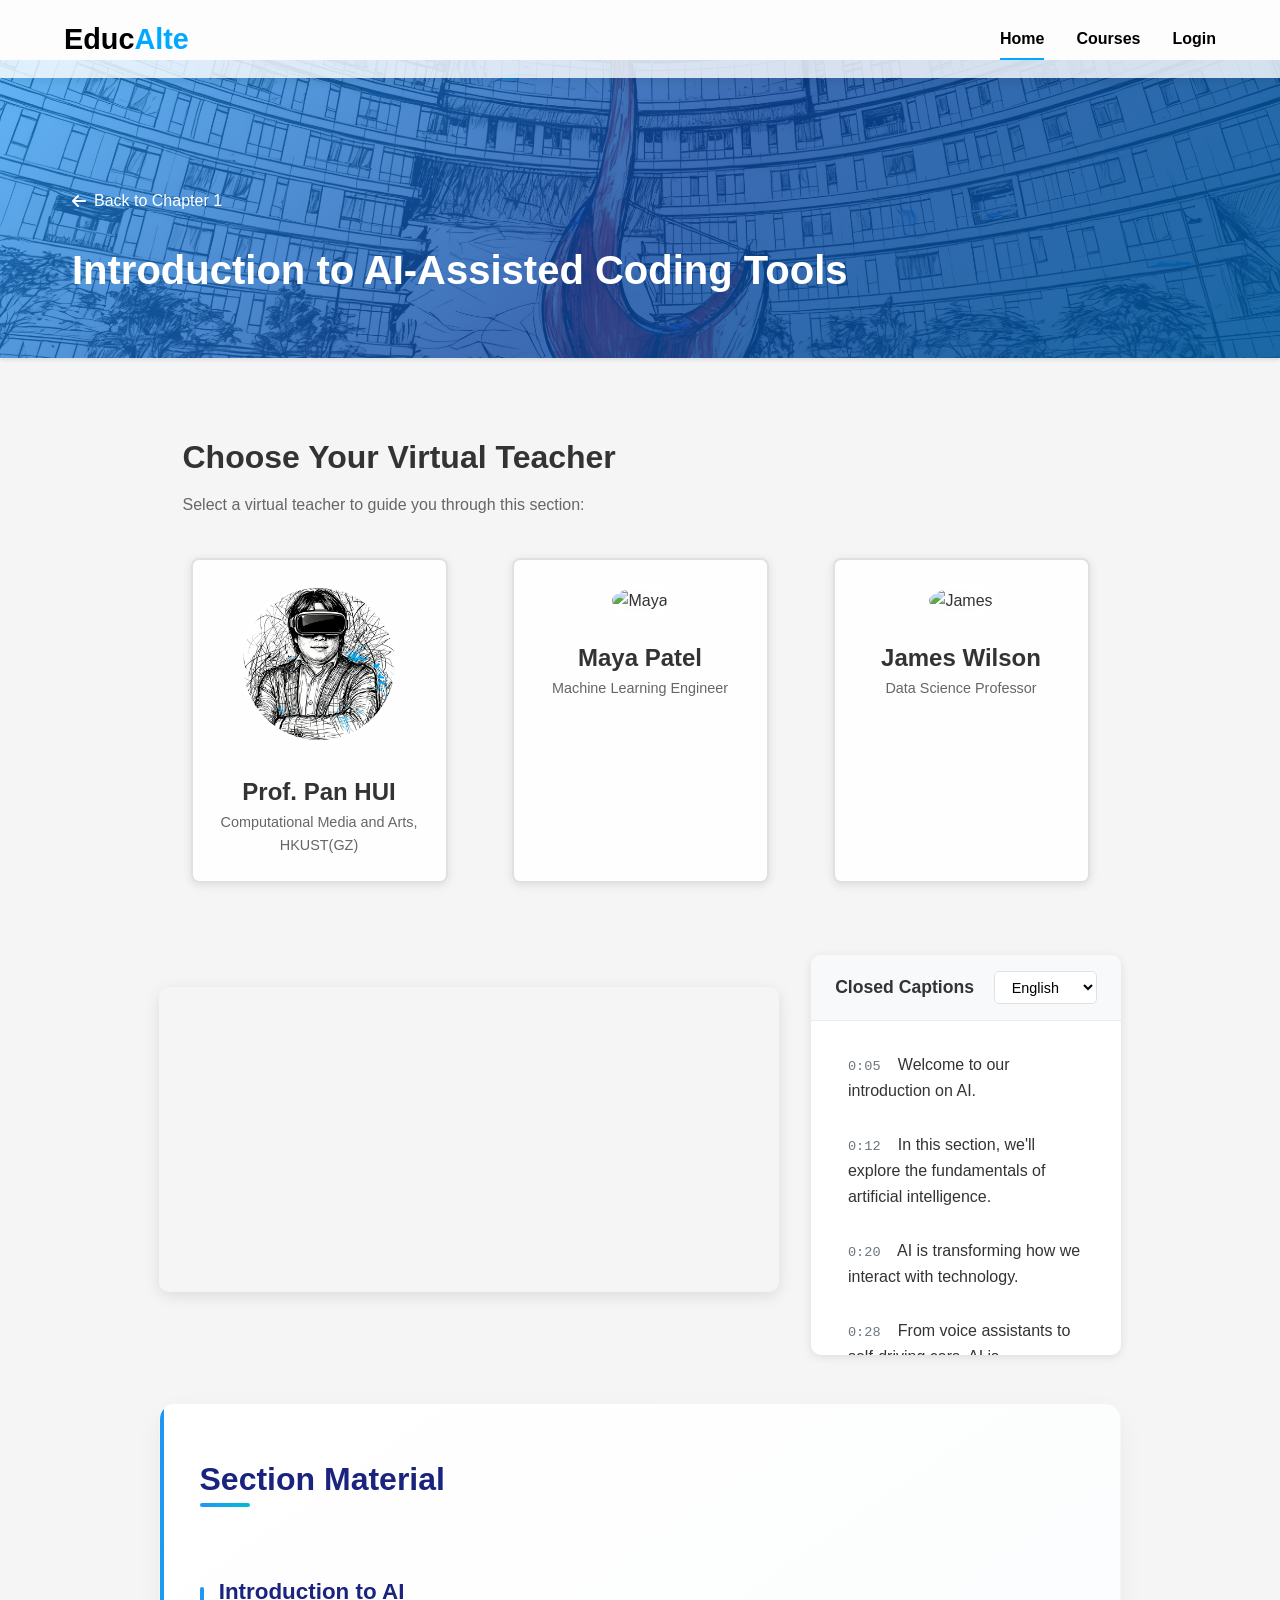
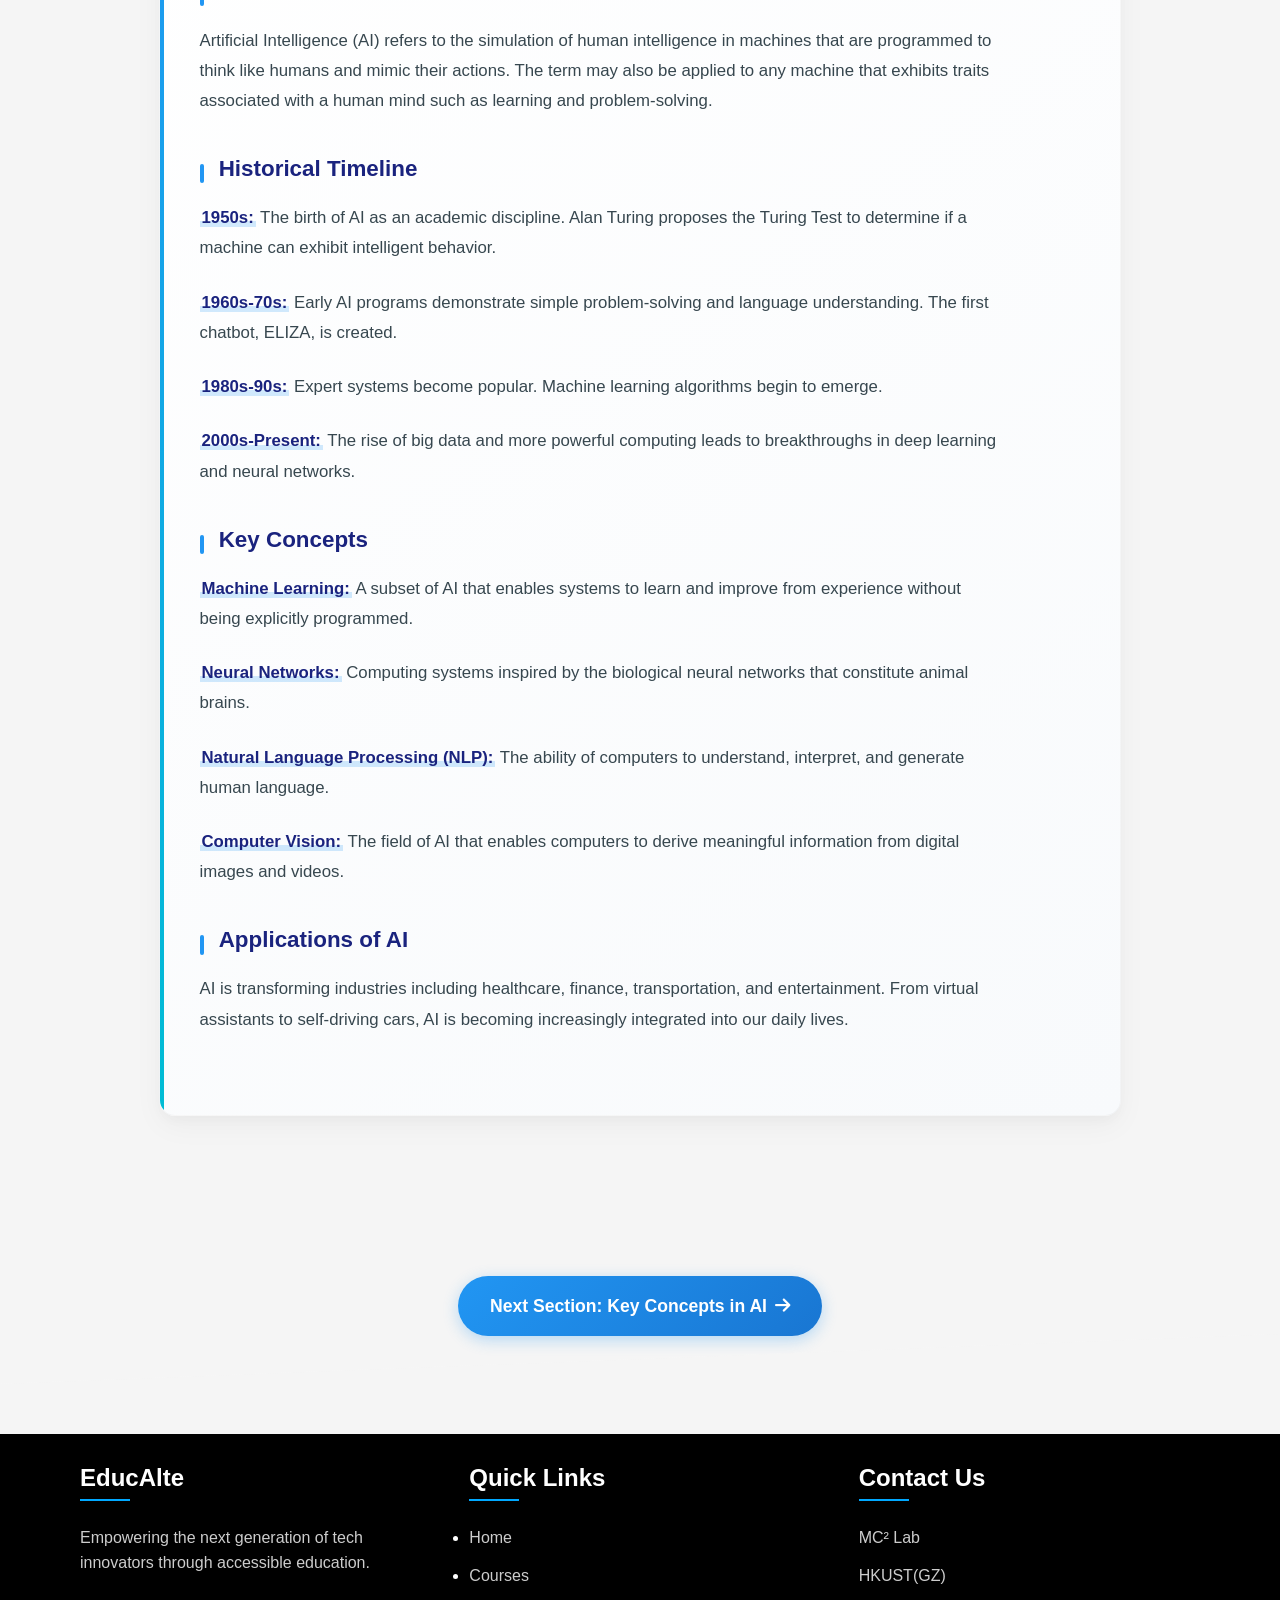
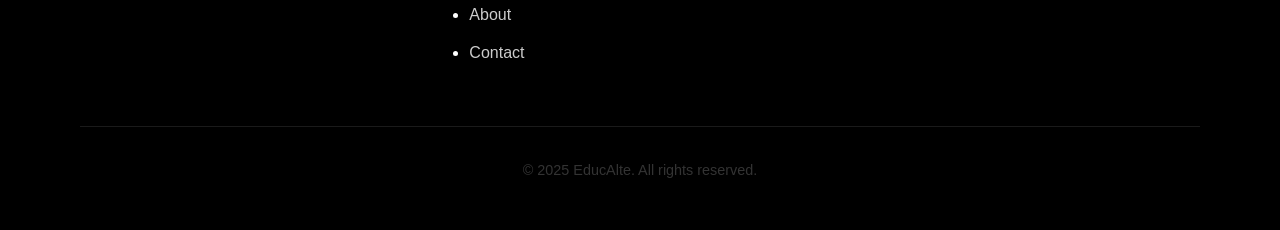
==== ch01-sec01.html @ 38ed6309 "update" ====
<!DOCTYPE html>
<html lang="en">
<head>
    <meta charset="UTF-8">
    <meta name="viewport" content="width=device-width, initial-scale=1.0">
    <title>EducAlte | Chapter 1 - Section 1: What is AI?</title>
    <link rel="preconnect" href="https://fonts.googleapis.com">
    <link rel="preconnect" href="https://fonts.gstatic.com" crossorigin>
    <link href="https://fonts.googleapis.com/css2?family=Montserrat:ital,wght@0,100..900;1,100..900&family=Noto+Sans:ital,wght@0,100..900;1,100..900&family=Roboto:ital,wght@0,100..900;1,100..900&display=swap" rel="stylesheet">
    <link rel="stylesheet" href="css/style.css">
    <link rel="stylesheet" href="css/chapter.css">
    <link rel="stylesheet" href="css/section.css">
    <link rel="stylesheet" href="https://cdnjs.cloudflare.com/ajax/libs/font-awesome/6.0.0-beta3/css/all.min.css">
</head>
<body>
    <header class="header">
        <nav class="navbar">
            <div class="logo">Educ<span>Alte</span></div>
            <div class="nav-links">
                <a href="index.html" class="active">Home</a>
                <a href="index.html#courses">Courses</a>
                <a href="https://accounts.google.com/o/oauth2/auth?response_type=code&client_id=YOUR_GOOGLE_CLIENT_ID&redirect_uri=YOUR_REDIRECT_URI&scope=email%20profile&access_type=offline" class="auth-link">Login</a>
            </div>
            <div class="hamburger">
                <div class="line"></div>
                <div class="line"></div>
                <div class="line"></div>
            </div>
        </nav>
    </header>
<section class="course-header">
        <div class="course-container">
            <a href="ch01.html" class="back-button">
                <i class="fas fa-arrow-left"></i> Back to Chapter 1
            </a>
            <h1 class="course-title">Introduction to AI-Assisted Coding Tools</h1>
        </div>
    </section>
    <div class="section-container">
        <!-- Virtual Teacher Selection -->
        <div class="teacher-selection">
            <h2>Choose Your Virtual Teacher</h2>
            <p>Select a virtual teacher to guide you through this section:</p>
            
            <div class="teacher-options">
                <div class="teacher-option" data-teacher="pan-hui" data-hover-img="\assets\imgs\teacher\profPanHui.jpg">
                    <img src="\assets\imgs\teacher\profPanHui_sketch.png" alt="Prof. Pan HUI">
                    <h3>Prof. Pan HUI</h3>
                    <p>Computational Media and Arts, HKUST(GZ)</p>
                </div>
                <div class="teacher-option" data-teacher="maya">
                    <img src="https://randomuser.me/api/portraits/women/44.jpg" alt="Maya">
                    <h3>Maya Patel</h3>
                    <p>Machine Learning Engineer</p>
                </div>
                <div class="teacher-option" data-teacher="james">
                    <img src="https://randomuser.me/api/portraits/men/22.jpg" alt="James">
                    <h3>James Wilson</h3>
                    <p>Data Science Professor</p>
                </div>
            </div>
        </div>
        
        <!-- Video Section with CC -->
        <div class="video-cc-container">
            <div class="video-container">
                <iframe src="https://www.youtube.com/embed/WzdScFNiPUA" 
                        title="What is AI? - A Historical Perspective" 
                        frameborder="0" 
                        allow="accelerometer; autoplay; clipboard-write; encrypted-media; gyroscope; picture-in-picture" 
                        allowfullscreen>
                </iframe>
            </div>
            
            <!-- CC Script Panel -->
            <div class="cc-panel">
                <div class="cc-header">
                    <h3>Closed Captions</h3>
                    <select class="language-selector">
                        <option value="en">English</option>
                        <option value="es">Español</option>
                        <option value="fr">Français</option>
                        <option value="zh">中文</option>
                    </select>
                </div>
                <div class="cc-content">
                    <div class="cc-transcript" data-lang="en">
                        <p data-time="0:05"><span class="time">0:05</span> Welcome to our introduction on AI.</p>
                        <p data-time="0:12"><span class="time">0:12</span> In this section, we'll explore the fundamentals of artificial intelligence.</p>
                        <p data-time="0:20"><span class="time">0:20</span> AI is transforming how we interact with technology.</p>
                        <p data-time="0:28"><span class="time">0:28</span> From voice assistants to self-driving cars, AI is everywhere.</p>
                        <p data-time="0:35"><span class="time">0:35</span> Let's dive deeper into how AI works.</p>
                    </div>
                    <div class="cc-transcript" data-lang="es" style="display: none;">
                        <p data-time="0:05"><span class="time">0:05</span> Bienvenidos a nuestra introducción sobre IA.</p>
                        <p data-time="0:12"><span class="time">0:12</span> En esta sección, exploraremos los fundamentos de la inteligencia artificial.</p>
                    </div>
                    <div class="cc-transcript" data-lang="fr" style="display: none;">
                        <p data-time="0:05"><span class="time">0:05</span> Bienvenue à notre introduction sur l'IA.</p>
                        <p data-time="0:12"><span class="time">0:12</span> Dans cette section, nous explorerons les bases de l'intelligence artificielle.</p>
                    </div>
                    <div class="cc-transcript" data-lang="zh" style="display: none;">
                        <p data-time="0:05"><span class="time">0:05</span> 欢迎来到我们的AI介绍。</p>
                        <p data-time="0:12"><span class="time">0:12</span> 在本节中，我们将探讨人工智能的基础知识。</p>
                    </div>
                </div>
            </div>
        </div>
        
        <!-- Section Material -->
        <div class="section-material">
            <h2>Section Material</h2>
            
            <h3>Introduction to AI</h3>
            <p>Artificial Intelligence (AI) refers to the simulation of human intelligence in machines that are programmed to think like humans and mimic their actions. The term may also be applied to any machine that exhibits traits associated with a human mind such as learning and problem-solving.</p>
            
            <h3>Historical Timeline</h3>
            <p><strong>1950s:</strong> The birth of AI as an academic discipline. Alan Turing proposes the Turing Test to determine if a machine can exhibit intelligent behavior.</p>
            <p><strong>1960s-70s:</strong> Early AI programs demonstrate simple problem-solving and language understanding. The first chatbot, ELIZA, is created.</p>
            <p><strong>1980s-90s:</strong> Expert systems become popular. Machine learning algorithms begin to emerge.</p>
            <p><strong>2000s-Present:</strong> The rise of big data and more powerful computing leads to breakthroughs in deep learning and neural networks.</p>
            
            <h3>Key Concepts</h3>
            <p><strong>Machine Learning:</strong> A subset of AI that enables systems to learn and improve from experience without being explicitly programmed.</p>
            <p><strong>Neural Networks:</strong> Computing systems inspired by the biological neural networks that constitute animal brains.</p>
            <p><strong>Natural Language Processing (NLP):</strong> The ability of computers to understand, interpret, and generate human language.</p>
            <p><strong>Computer Vision:</strong> The field of AI that enables computers to derive meaningful information from digital images and videos.</p>
            
            <h3>Applications of AI</h3>
            <p>AI is transforming industries including healthcare, finance, transportation, and entertainment. From virtual assistants to self-driving cars, AI is becoming increasingly integrated into our daily lives.</p>
        </div>
    </div>
    
    <!-- Next Section Button -->
    <div class="section-navigation">
        <a href="ch01-sec02.html" class="next-section-btn">
            Next Section: Key Concepts in AI <i class="fas fa-arrow-right"></i>
        </a>
    </div>
    
    <!-- Scroll to Top Button -->
    <div class="scroll-indicator" id="scrollToTop">
        <i class="fas fa-arrow-up"></i>
    </div>
    
    <footer class="footer">
        <div class="container">
            <div class="footer-content">
                <div class="footer-section">
                    <h3>EducAlte</h3>
                    <p>Empowering the next generation of tech innovators through accessible education.</p>
                </div>
                <div class="footer-section">
                    <h3>Quick Links</h3>
                    <ul>
                        <li><a href="index.html">Home</a></li>
                        <li><a href="index.html#courses">Courses</a></li>
                        <li><a href="index.html#about">About</a></li>
                        <li><a href="index.html#contact">Contact</a></li>
                    </ul>
                </div>
                <div class="footer-section">
                    <h3>Contact Us</h3>
                    <p>MC² Lab</p> 
                    <p>HKUST(GZ)</p>
                </div>
            </div>
            <div class="footer-bottom">
                <p>&copy; 2025 EducAlte. All rights reserved.</p>
            </div>
        </div>
    </footer>
    
    <script>
        // Teacher Selection and Hover Effects
        document.querySelectorAll('.teacher-option').forEach(option => {
            // Click handler for selection
            option.addEventListener('click', function() {
                document.querySelectorAll('.teacher-option').forEach(opt => opt.classList.remove('selected'));
                this.classList.add('selected');
                console.log('Selected teacher:', this.getAttribute('data-teacher'));
            });
            
            // Hover effect for image change
            const img = option.querySelector('img');
            const hoverImg = option.getAttribute('data-hover-img');
            const originalSrc = img.src;
            
            if (hoverImg) {
                option.addEventListener('mouseenter', () => {
                    img.src = hoverImg;
                });
                option.addEventListener('mouseleave', () => {
                    img.src = originalSrc;
                });
            }
        });

        // CC Script Functionality
        document.addEventListener('DOMContentLoaded', function() {
            const video = document.querySelector('iframe');
            const languageSelector = document.querySelector('.language-selector');
            const transcripts = document.querySelectorAll('.cc-transcript');
            
            // Language switching
            languageSelector.addEventListener('change', function() {
                const selectedLang = this.value;
                
                // Hide all transcripts
                transcripts.forEach(transcript => {
                    transcript.style.display = 'none';
                });
                
                // Show selected language transcript
                const activeTranscript = document.querySelector(`.cc-transcript[data-lang="${selectedLang}"]`);
                if (activeTranscript) {
                    activeTranscript.style.display = 'block';
                }
            });
            
            // Click to seek functionality
            document.querySelectorAll('.cc-transcript p').forEach(paragraph => {
                paragraph.addEventListener('click', function() {
                    const timeString = this.getAttribute('data-time');
                    const [minutes, seconds] = timeString.split(':').map(Number);
                    const timeInSeconds = (minutes * 60) + seconds;
                    
                    // For YouTube iframe API, you would use:
                    // player.seekTo(timeInSeconds);
                    
                    // For demo purposes, we'll just log the time
                    console.log('Seeking to:', timeString);
                    
                    // Highlight the active line
                    document.querySelectorAll('.cc-transcript p').forEach(p => {
                        p.style.backgroundColor = 'transparent';
                    });
                    this.style.backgroundColor = '#e3f2fd';
                });
            });
            
            // Auto-scroll to active line (would be implemented with video time update event)
            // setInterval(() => {
            //     const currentTime = player.getCurrentTime();
            //     // Find and highlight the current line based on currentTime
            // }, 1000);
        });
        
        // Scroll to Top Button
        const scrollToTopBtn = document.getElementById('scrollToTop');
        
        window.addEventListener('scroll', () => {
            if (window.pageYOffset > 300) {
                scrollToTopBtn.classList.add('visible');
            } else {
                scrollToTopBtn.classList.remove('visible');
            }
        });
        
        scrollToTopBtn.addEventListener('click', () => {
            window.scrollTo({
                top: 0,
                behavior: 'smooth'
            });
        });
        
        // Real-time scrolling script
        let lastScrollTop = 0;
        const header = document.querySelector('.header');
        
        window.addEventListener('scroll', () => {
            const scrollTop = window.pageYOffset || document.documentElement.scrollTop;
            
            if (scrollTop > lastScrollTop && scrollTop > 100) {
                // Scrolling down
                header.style.transform = 'translateY(-100%)';
            } else {
                // Scrolling up
                header.style.transform = 'translateY(0)';
            }
            
            lastScrollTop = scrollTop <= 0 ? 0 : scrollTop;
        });
        
        // Mobile menu toggle
        const hamburger = document.querySelector('.hamburger');
        const navLinks = document.querySelector('.nav-links');
        
        if (hamburger) {
            hamburger.addEventListener('click', () => {
                navLinks.classList.toggle('active');
                hamburger.classList.toggle('active');
            });
        }
    </script>
</body>
</html>
---- css/style.css ----
/* Base Styles */
:root {
    --primary: #000000;
    --secondary: #ffffff;
    --accent: #00a8ff;
    --text: #333333;
    --light-gray: #f5f5f5;
    --graffiti-blue: rgba(0, 168, 255, 0.1);
}

* {
    margin: 0;
    padding: 0;
    box-sizing: border-box;
}

html {
    scroll-behavior: smooth;
}

body {
    font-family: 'Poppins', sans-serif;
    line-height: 1.6;
    color: var(--text);
    background-color: var(--light-gray);
    margin: 0;
    padding: 0;
    min-height: 100vh;
    display: flex;
    flex-direction: column;
}

/* Background removed */

/* Typography */
h1, h2, h3, h4, h5, h6 {
    font-weight: 700;
    line-height: 1.2;
    margin-bottom: 1rem;
    color: var(--primary);
}

h1 { font-size: 2.5rem; }
h2 { font-size: 2rem; }
h3 { font-size: 1.5rem; }

p {
    margin-bottom: 1rem;
    color: var(--text);
}

a {
    text-decoration: none;
    color: var(--accent);
    transition: all 0.3s ease;
}

a:hover {
    color: var(--primary);
}

.highlight {
    color: var(--accent);
    position: relative;
    display: inline-block;
}

.highlight::after {
    content: '';
    position: absolute;
    bottom: 0;
    left: 0;
    width: 100%;
    height: 5px;
    background-color: var(--accent);
    transform: scaleX(0);
    transform-origin: right;
    transition: transform 0.3s ease;
}

.highlight:hover::after {
    transform: scaleX(1);
    transform-origin: left;
}

/* Buttons */
.btn {
    display: inline-block;
    background-color: var(--accent);
    color: white;
    padding: 0.8rem 1.5rem;
    border-radius: 50px;
    font-weight: 600;
    text-transform: uppercase;
    letter-spacing: 1px;
    transition: all 0.3s ease;
    border: 2px solid transparent;
}

.btn:hover {
    background-color: transparent;
    color: var(--accent);
    border-color: var(--accent);
    transform: translateY(-3px);
    box-shadow: 0 5px 15px rgba(0, 0, 0, 0.1);
}

/* Header & Navigation */
.header {
    position: fixed;
    top: 0;
    left: 0;
    width: 100%;
    z-index: 1000;
    background-color: rgba(255, 255, 255, 0.8); /* 80% opacity */
    box-shadow: 0 2px 10px rgba(0, 0, 0, 0.1);
    transition: background-color 0.3s ease;
}

.header:hover {
    background-color: rgba(255, 255, 255, 1); /* 100% opacity on hover */
}

.navbar {
    display: flex;
    justify-content: space-between;
    align-items: center;
    padding: 1rem 5%;
    max-width: 1400px;
    margin: 0 auto;
}

.logo {
    font-size: 1.8rem;
    font-weight: 800;
    color: var(--primary);
}

.logo span {
    color: var(--accent);
}

.nav-links {
    display: flex;
    gap: 2rem;
}

.nav-links a {
    color: var(--primary);
    font-weight: 600;
    position: relative;
    padding: 0.5rem 0;
}

.nav-links a::after {
    content: '';
    position: absolute;
    bottom: 0;
    left: 0;
    width: 0;
    height: 2px;
    background-color: var(--accent);
    transition: width 0.3s ease;
}

.nav-links a:hover::after,
.nav-links a.active::after {
    width: 100%;
}

.hamburger {
    display: none;
    cursor: pointer;
    z-index: 1001;
}

.hamburger .line {
    width: 25px;
    height: 3px;
    background-color: var(--primary);
    margin: 5px 0;
    transition: all 0.3s ease;
}

/* Hero Section */
.hero {
    min-height: 70vh;
    padding: 4rem 0;
    position: relative;
    display: flex;
    align-items: center;
    justify-content: center;
    width: 100%;
    overflow: hidden;
}

.video-background {
    position: absolute;
    top: 0;
    left: 0;
    width: 100%;
    height: 100%;
    z-index: 1;
}

.video-background video {
    position: absolute;
    top: 50%;
    left: 50%;
    min-width: 100%;
    min-height: 100%;
    width: auto;
    height: auto;
    transform: translate(-50%, -50%);
    object-fit: cover;
    transition: transform 0.5s ease-in-out;
}

.hero:hover .video-background video {
    transform: translate(-50%, -50%) scale(1.05); /* Slight zoom on hover */
}

.video-overlay {
    position: absolute;
    top: 0;
    left: 0;
    width: 100%;
    height: 100%;
    background: rgba(0, 0, 0, 0.5);
    z-index: 2;
    transition: all 0.5s ease-in-out;
    backdrop-filter: blur(0px); /* Start with no blur */
}

.hero:hover .video-overlay {
    background: rgba(0, 0, 0, 0.4);
    backdrop-filter: blur(5px); /* Add blur on hover */
}

#video-overlay {
    position: absolute;
    top: 0;
    left: 0;
    width: 100%;
    height: 100%;
}

.hero-content {
    position: relative;
    z-index: 3; /* Above the video and overlay */
    width: 100%;
    text-align: center;
    color: white;
    text-shadow: 0 2px 4px rgba(0, 0, 0, 0.5);
    padding: 1rem;
    max-width: 1200px;
    margin: 0 auto;
    padding: 2rem 1rem;
    display: flex;
    flex-direction: column;
    justify-content: center;
    max-width: 1200px;
    margin: 0 auto;
}

.hero-content .container {
    max-width: 800px;
    margin: 0 auto;
    position: relative;
}

.hero::before {
    content: '';
    position: absolute;
    top: 0;
    right: 0;
    width: 100%;
    height: 100%;
    /* background: url('../assets/imgs/hero-bg.svg') no-repeat right center/contain; */
    opacity: 0.1;
    z-index: -1;
}

/* Add overlay to make text more readable */
.hero::after {
    content: '';
    position: absolute;
    top: 0;
    left: 0;
    width: 100%;
    height: 100%;
    background: rgba(0, 0, 0, 0.4);
    z-index: 0;
}

/* Adjust button styles for better visibility on video */
.hero .btn {
    background-color: var(--accent);
    color: white;
    border: 2px solid var(--accent);
    transition: all 0.3s ease;
    opacity: 0.8;
}

.hero .btn:hover {
    background-color: transparent;
    color: white;
    border-color: white;
    opacity: 1;
    transform: translateY(-3px);
    box-shadow: 0 5px 15px rgba(0, 0, 0, 0.3);
}

.hero h1 {
    font-size: 3.5rem;
    margin-bottom: 1.5rem;
    line-height: 1.1;
    color: white;
}

.hero p {
    font-size: 1.5rem;
    margin-bottom: 2.5rem;
    color: rgba(255, 255, 255, 0.9);
    font-weight: 300;
}

/* Courses Section */
.courses {
    padding: 6rem 5%;
    background-color: var(--light-gray);
    position: relative;
    text-align: center;
}

.courses::before {
    content: '';
    position: absolute;
    top: -50px;
    left: 0;
    width: 100%;
    height: 100px;
    background: var(--light-gray);
    clip-path: polygon(0 0, 100% 0, 100% 50%, 0 100%);
    z-index: 1;
}

.course-grid {
    display: grid;
    grid-template-columns: repeat(2, 1fr);
    gap: 2rem;
    margin: 3rem auto 0;
    max-width: 1200px;
    padding: 0 2rem;
}

/* Make cards take full width of their grid cell */
.course-card {
    width: 100%;
    height: 100%;
    display: flex;
    flex-direction: column;
}

.course-card {
    background: white;
    border-radius: 10px;
    overflow: hidden;
    box-shadow: 0 5px 15px rgba(0, 0, 0, 0.05);
    transition: transform 0.3s ease, box-shadow 0.3s ease;
    position: relative;
    border: 1px solid #eee;
    cursor: pointer;
}

.course-card:hover {
    transform: translateY(-10px);
    box-shadow: 0 15px 30px rgba(0, 0, 0, 0.1);
}

.course-img-container {
    position: relative;
    width: 100%;
    height: 200px;
    overflow: hidden;
}

.course-img {
    width: 100%;
    height: 100%;
    object-fit: cover;
    transition: opacity 0.3s ease-in-out, transform 0.3s ease-in-out;
    position: absolute;
    top: 0;
    left: 0;
}

.course-img.hover-img {
    opacity: 0;
}

.course-card:hover .static-img {
    opacity: 0;
    transform: scale(1.05);
}

.course-card:hover .hover-img {
    opacity: 1;
    transform: scale(1.05);
}

.course-content {
    padding: 1.5rem;
}

.course-content h3 {
    margin-bottom: 0.5rem;
    color: var(--primary);
}

.course-content p {
    color: #666;
    margin-bottom: 1rem;
    font-size: 0.9rem;
}

.course-meta {
    display: flex;
    justify-content: space-between;
    align-items: center;
    margin-top: 1rem;
    padding-top: 1rem;
    border-top: 1px solid #eee;
    font-size: 0.9rem;
}

/* About Section */
.about {
    padding: 6rem 5%;
    position: relative;
    background-color: white;
    text-align: center;
}

.features {
    display: grid;
    grid-template-columns: repeat(auto-fit, minmax(250px, 1fr));
    gap: 2rem;
    margin: 3rem auto 0;
    max-width: 1200px;
    padding: 0 1rem;
}

.feature {
    text-align: center;
    padding: 2rem;
    border-radius: 10px;
    transition: all 0.3s ease;
    background: white;
    box-shadow: 0 5px 15px rgba(0, 0, 0, 0.05);
    border: 1px solid #eee;
}

.feature:hover {
    transform: translateY(-5px);
    box-shadow: 0 10px 25px rgba(0, 0, 0, 0.1);
}

.feature i {
    font-size: 2.5rem;
    color: var(--accent);
    margin-bottom: 1.5rem;
    background: rgba(0, 168, 255, 0.1);
    width: 80px;
    height: 80px;
    line-height: 80px;
    border-radius: 50%;
    display: inline-block;
}

/* Footer */
.footer {
    background-color: var(--primary);
    color: white;
    padding: 5rem 5% 2rem;
    position: relative;
    margin-top: auto;
}

.footer::before {
    content: '';
    position: absolute;
    top: -50px;
    left: 0;
    width: 100%;
    height: 100px;
    background: var(--light-gray);
    clip-path: polygon(0 50%, 100% 0, 100% 100%, 0% 100%);
}

.footer-content {
    display: grid;
    grid-template-columns: repeat(auto-fit, minmax(250px, 1fr));
    gap: 3rem;
    margin-bottom: 3rem;
}

.footer-section h3 {
    color: white;
    margin-bottom: 1.5rem;
    position: relative;
    padding-bottom: 0.5rem;
}

.footer-section h3::after {
    content: '';
    position: absolute;
    bottom: 0;
    left: 0;
    width: 50px;
    height: 2px;
    background-color: var(--accent);
}

.footer-section p, .footer-section a {
    color: #ccc;
    margin-bottom: 0.8rem;
    display: block;
}

.footer-section a:hover {
    color: var(--accent);
    padding-left: 5px;
}

.social-links {
    display: flex;
    gap: 1rem;
    margin-top: 1.5rem;
}

.social-links a {
    display: flex;
    align-items: center;
    justify-content: center;
    width: 40px;
    height: 40px;
    background: rgba(255, 255, 255, 0.1);
    border-radius: 50%;
    transition: all 0.3s ease;
}

.social-links a:hover {
    background: var(--accent);
    transform: translateY(-3px);
}

.footer-bottom {
    text-align: center;
    padding-top: 2rem;
    border-top: 1px solid rgba(255, 255, 255, 0.1);
    font-size: 0.9rem;
    color: #999;
}

/* Container */
.container {
    max-width: 1200px;
    margin: 0 auto;
    padding: 0 1rem;
}

/* Section Headers */
section h2 {
    text-align: center;
    margin: 0 auto 3rem;
    position: relative;
    display: block;
    width: 100%;
    padding: 0 1rem;
}

section h2::after {
    content: '';
    position: absolute;
    bottom: -10px;
    left: 50%;
    transform: translateX(-50%);
    width: 70px;
    height: 3px;
    background: var(--accent);
}

/* Responsive Design */
@media (max-width: 992px) {
    .nav-links {
        position: fixed;
        top: 0;
        right: -100%;
        width: 70%;
        height: 100vh;
        background: white;
        flex-direction: column;
        justify-content: center;
        align-items: center;
        transition: right 0.5s ease;
        box-shadow: -5px 0 15px rgba(0, 0, 0, 0.1);
    }

    .nav-links.active {
        right: 0;
    }

    .hamburger {
        display: block;
    }

    .hamburger.active .line:nth-child(1) {
        transform: translateY(8px) rotate(45deg);
    }

    .hamburger.active .line:nth-child(2) {
        opacity: 0;
    }

    .hamburger.active .line:nth-child(3) {
        transform: translateY(-8px) rotate(-45deg);
    }

    .hero h1 {
        font-size: 2.5rem;
    }

    .features {
        grid-template-columns: 1fr;
    }
}

@media (max-width: 768px) {
    .hero h1 {
        font-size: 2rem;
    }

    .hero p {
        font-size: 1rem;
    }

    .course-grid {
        grid-template-columns: 1fr;
        max-width: 500px;
        padding: 0 1.5rem;
    }

    .footer-content {
        grid-template-columns: 1fr;
        gap: 2rem;
    }
}

/* Graffiti Elements (Decorative) */
.graffiti-1, .graffiti-2 {
    position: absolute;
    font-family: 'Permanent Marker', cursive;
    color: var(--accent);
    opacity: 0.1;
    z-index: -1;
    pointer-events: none;
}

.graffiti-1 {
    top: 20%;
    right: 10%;
    transform: rotate(15deg);
    font-size: 8rem;
}

.graffiti-2 {
    bottom: 10%;
    left: 5%;
    transform: rotate(-10deg);
    font-size: 6rem;
}

/* Animations */
@keyframes float {
    0% { transform: translateY(0px); }
    50% { transform: translateY(-10px); }
    100% { transform: translateY(0px); }
}

@keyframes pulse {
    0% { transform: scale(1); }
    50% { transform: scale(1.05); }
    100% { transform: scale(1); }
}

/* Accessibility */
.sr-only {
    position: absolute;
    width: 1px;
    height: 1px;
    padding: 0;
    margin: -1px;
    overflow: hidden;
    clip: rect(0, 0, 0, 0);
    white-space: nowrap;
    border: 0;
}

:focus {
    outline: 3px solid var(--accent);
    outline-offset: 3px;
}

/* Loading Animation */
.loading {
    display: flex;
    justify-content: center;
    align-items: center;
    height: 100vh;
    background: white;
    position: fixed;
    top: 0;
    left: 0;
    width: 100%;
    z-index: 9999;
    transition: opacity 0.5s ease, visibility 0.5s ease;
}

.loading.hidden {
    opacity: 0;
    visibility: hidden;
}

.loader {
    width: 50px;
    height: 50px;
    border: 5px solid #f3f3f3;
    border-top: 5px solid var(--accent);
    border-radius: 50%;
    animation: spin 1s linear infinite;
}

@keyframes spin {
    0% { transform: rotate(0deg); }
    100% { transform: rotate(360deg); }
}
---- css/chapter.css ----
/* Chapter-specific styles */
.course-header {
    background: linear-gradient(135deg, hsl(216, 100%, 77%) 0%, hsl(216, 100%, 65%) 100%);
    color: #ffffff;
    padding: 6rem 0 2rem;
    position: relative;
    margin-top: 80px;
    box-shadow: 0 4px 6px rgba(0, 0, 0, 0.1);
    transition: all 0.6s cubic-bezier(0.25, 0.8, 0.25, 1);
    background-size: 200% 200%;
    will-change: transform, box-shadow, background;
}

/* .course-header:hover {
    background: linear-gradient(135deg, hsl(216, 100%, 65%) 0%, hsl(216, 100%, 50%) 100%);
    box-shadow: 0 8px 20px rgba(0, 0, 0, 0.15);
    transform: translateY(-3px);
    background-position: 100% 100%;
} */

/* Removed stripe background pattern */

.course-container {
    max-width: 1200px;
    margin: 0 auto;
    padding: 0 2rem;
    position: relative;
}

.course-title {
    font-size: 2.5rem;
    margin-bottom: 1rem;
    font-weight: 700;
    color: #ffffff;
}

.course-subtitle {
    font-size: 1.25rem;
    opacity: 0.9;
    margin-bottom: 2rem;
    max-width: 800px;
}

.video-container {
    position: relative;
    padding-bottom: 56.25%; /* 16:9 Aspect Ratio */
    height: 0;
    overflow: hidden;
    margin: 2rem 0;
    border-radius: 10px;
    box-shadow: 0 10px 30px rgba(0, 0, 0, 0.2);
}

.video-container iframe {
    position: absolute;
    top: 0;
    left: 0;
    width: 100%;
    height: 100%;
    border: none;
}

.course-content {
    background: white;
    border-radius: 10px;
    padding: 2.5rem 2.5rem;
    margin: 2rem 0;
    box-shadow: 0 5px 15px rgba(0, 0, 0, 0.05);
    line-height: 1.7;
}

/* Progress Dashboard Styles */
.progress-dashboard {
    background: white;
    border-radius: 10px;
    padding: 2rem;
    margin: 2rem 0;
    box-shadow: 0 5px 15px rgba(0, 0, 0, 0.05);
}

.progress-header {
    display: flex;
    justify-content: space-between;
    align-items: center;
    margin-bottom: 1.5rem;
    padding-bottom: 1rem;
    border-bottom: 1px solid #eee;
}

.progress-title {
    font-size: 1.5rem;
    font-weight: 600;
    color: #333;
    margin: 0;
}

.progress-count {
    background: #e9ecef;
    color: #495057;
    padding: 0.25rem 0.75rem;
    border-radius: 20px;
    font-size: 0.9rem;
    font-weight: 500;
}

.module {
    margin-bottom: 2rem;
}

.module-title {
    font-size: 1.25rem;
    font-weight: 600;
    color: #2c3e50;
    margin-bottom: 1rem;
    padding-bottom: 0.5rem;
    border-bottom: 2px solid #f1f3f5;
}

.section-item {
    display: flex;
    align-items: center;
    padding: 1rem;
    margin: 0.5rem 0;
    border-radius: 8px;
    background: #f8f9fa;
    transition: all 0.2s ease;
    cursor: pointer;
}

.section-item:hover {
    background: #e9ecef;
    transform: translateX(5px);
}

.section-item.completed {
    background: #e8f5e9;
}

.section-checkbox {
    width: 20px;
    height: 20px;
    border: 2px solid #ced4da;
    border-radius: 4px;
    margin-right: 1rem;
    display: flex;
    align-items: center;
    justify-content: center;
    flex-shrink: 0;
    transition: all 0.2s;
}

.section-item.completed .section-checkbox {
    background-color: #2196F3;
    border-color: #2196F3;
    color: white;
}

.section-details {
    flex-grow: 1;
}

.section-title {
    font-weight: 500;
    margin: 0;
    color: #2c3e50;
}

.section-status {
    font-size: 0.85rem;
    color: #6c757d;
    margin-top: 0.25rem;
}

.back-button {
    display: inline-flex;
    align-items: center;
    color: #333;
    text-decoration: none;
    margin-bottom: 1.5rem;
    font-weight: 500;
    transition: all 0.3s ease;
}

.back-button:hover {
    color: #ffffff !important;
    text-shadow: 0 0 5px rgba(255, 255, 255, 0.8);
    transform: translateX(-5px);
}

.back-button i {
    margin-right: 8px;
}

/* Responsive Styles */
@media (max-width: 768px) {
    .course-title {
        font-size: 2rem;
    }
    
    .course-subtitle {
        font-size: 1.1rem;
    }
    
    .progress-dashboard,
    .course-content {
        padding: 1.5rem;
    }
    
    .section-item {
        padding: 0.75rem;
    }
}
---- css/section.css ----
/* Section-specific styles */

/* Container styles */
.section-container {
    max-width: 1200px;
    margin: 2rem auto 2rem;
    padding: 0 2rem 2rem;
    position: relative;
}

/* Back button styles */
.back-button {
    display: inline-flex;
    align-items: center;
    color: #ffffff;
    text-decoration: none;
    margin: 5rem 0 2rem;
    font-weight: 500;
    transition: all 0.3s ease;
    position: relative;
    z-index: 10;
}

.back-button:hover {
    color: #ffffff;
    opacity: 0.9;
}

.back-button i {
    margin-right: 0.5rem;
}

/* Course title styles */
.course-title {
    font-size: 2.5rem;
    margin-bottom: 1rem;
    font-weight: 700;
    color: #ffffff;
    padding: 0;
    border-bottom: none;
}

/* Video container with CC styles */
.video-cc-container {
    display: flex;
    gap: 2rem;
    margin: 2rem 0;
    flex-wrap: wrap;
    align-items: flex-start;
}

.video-container {
    position: relative;
    flex: 2;
    min-width: 60%;
    height: 0;
    padding-bottom: 31.64%; /* 16:9 aspect ratio */
    border-radius: 10px;
    box-shadow: 0 4px 15px rgba(0, 0, 0, 0.1);
    overflow: hidden;
}

/* Calculate the actual height based on the video's aspect ratio */
.video-container iframe {
    position: absolute;
    top: 0;
    left: 0;
    width: 100%;
    height: 100%;
}

.video-container iframe {
    position: absolute;
    top: 0;
    left: 0;
    width: 100%;
    height: 100%;
    border: none;
}

/* CC Panel Styles */
.cc-panel {
    flex: 1;
    min-width: 300px;
    background: #fff;
    border-radius: 10px;
    box-shadow: 0 2px 10px rgba(0, 0, 0, 0.1);
    overflow: hidden;
    display: flex;
    flex-direction: column;
    height: 0;
    padding-bottom: 31.64%; /* Match video aspect ratio */
    min-height: 400px; /* Minimum height to ensure readability */
    position: relative;
}

.cc-header {
    padding: 1rem 1.5rem;
    background: #f8f9fa;
    border-bottom: 1px solid #e9ecef;
    display: flex;
    justify-content: space-between;
    align-items: center;
}

.cc-header h3 {
    margin: 0;
    font-size: 1.1rem;
    color: #333;
}

.language-selector {
    padding: 0.4rem 0.8rem;
    border: 1px solid #dee2e6;
    border-radius: 5px;
    background: #fff;
    font-size: 0.9rem;
    cursor: pointer;
}

.cc-content {
    position: absolute;
    top: 60px; /* Height of the header */
    bottom: 0;
    left: 0;
    right: 0;
    overflow-y: auto;
    padding: 1rem 1.5rem;
}

.cc-transcript {
    line-height: 1.6;
}

.cc-transcript p {
    margin: 0.8rem 0;
    padding: 0.5rem 0.8rem;
    border-radius: 5px;
    transition: background-color 0.2s ease;
    cursor: pointer;
}

.cc-transcript p:hover {
    background-color: #f1f3f5;
}

.cc-transcript .time {
    color: #6c757d;
    font-size: 0.85rem;
    margin-right: 0.8rem;
    font-family: monospace;
}

/* Responsive adjustments */
@media (max-width: 1024px) {
    .video-cc-container {
        flex-direction: column;
    }
    
    .video-container {
        width: 100%;
        padding-bottom: 56.25%; /* Back to 16:9 on mobile */
    }
    
    .cc-panel {
        width: 100%;
        max-height: 300px;
    }
}

/* Teacher selection styles */
.teacher-selection {
    background: transparent;
    padding: 1.5rem 1.5rem 2rem;
    margin: 1.5rem 0;
    border-radius: 8px;
    transition: all 0.4s cubic-bezier(0.25, 0.8, 0.25, 1);
}

.teacher-selection h2 {
    margin-bottom: 1rem;
    color: #333;
}

.teacher-selection p {
    color: #666;
    margin-bottom: 1.5rem;
}

/* Removed hover effect for cleaner interaction */

/* Course header styles */
.course-header {
    background: linear-gradient(135deg, 
                    rgba(33, 150, 243, 0.7) 0%, 
                    rgba(13, 71, 161, 0.8) 50%,
                    rgba(1, 87, 155, 0.9) 100%),
                url('../../assets/imgs/bg_01.png') center/cover no-repeat;
    color: #ffffff;
    padding: 3rem 0;
    position: relative;
    margin-top: 60px;
    box-shadow: 0 2px 4px rgba(0, 0, 0, 0.1);
}

.course-header .course-container {
    position: relative;
    z-index: 1;
}

/* Teacher options styles */
.teacher-options {
    display: flex;
    justify-content: center;
    gap: 3rem;
    flex-wrap: wrap;
    margin-top: 2rem;
}

.teacher-option {
    flex: 1;
    min-width: 200px;
    text-align: center;
    padding: 1.5rem;
    margin: 0.5rem;
    background: rgba(255, 255, 255, 0.9);
    border: 2px solid #e0e0e0;
    border-radius: 8px;
    box-shadow: 0 2px 10px rgba(0, 0, 0, 0.1);
    transition: all 0.3s ease;
    cursor: pointer;
    position: relative;
    overflow: hidden;
}

.teacher-option::before {
    content: '';
    position: absolute;
    top: 0;
    left: 0;
    right: 0;
    height: 4px;
    background: linear-gradient(90deg, #2196F3, #00BCD4);
    transform: scaleX(0);
    transition: transform 0.3s ease;
}

.teacher-option:hover {
    transform: translateY(-5px);
    border-color: #2196F3;
    background: #e3f2fd;
}

.teacher-option:hover::before,
.teacher-option.selected::before {
    transform: scaleX(1);
}

.teacher-option.selected {
    border-color: #2196F3;
    background: #e3f2fd;
}

.teacher-option img {
    width: 160px;
    height: 160px;
    border-radius: 50%;
    object-fit: cover;
    margin-bottom: 1.2rem;
    border: 4px solid #fff;
    transition: all 0.3s ease;
}

.teacher-option h3 {
    margin: 0.5rem 0 0.25rem;
    color: #333;
}

.teacher-option p {
    margin: 0;
    color: #666;
    font-size: 0.9rem;
}

/* Section Navigation */
.section-navigation {
    text-align: center;
    margin: 3rem 0;
}

.next-section-btn {
    display: inline-flex;
    align-items: center;
    padding: 1rem 2rem;
    background: linear-gradient(135deg, #2196F3 0%, #1976D2 100%);
    color: white;
    text-decoration: none;
    border-radius: 50px;
    font-weight: 600;
    font-size: 1.1rem;
    transition: all 0.3s ease;
    box-shadow: 0 4px 15px rgba(33, 150, 243, 0.3);
    border: none;
    cursor: pointer;
}

.next-section-btn i {
    margin-left: 0.5rem;
    transition: transform 0.3s ease;
}

.next-section-btn:hover {
    transform: translateY(-2px);
    box-shadow: 0 6px 20px rgba(33, 150, 243, 0.4);
}

.next-section-btn:hover i {
    transform: translateX(5px);
}

/* Section Material */
.section-material {
    margin: 3rem 0;
    padding: 3.5rem 2.5rem;
    background: linear-gradient(145deg, #ffffff 0%, #f8fafc 100%);
    border-radius: 16px;
    box-shadow: 0 10px 30px rgba(0, 0, 0, 0.04), 
                0 6px 10px rgba(0, 0, 0, 0.02);
    border: 1px solid rgba(0, 0, 0, 0.03);
    position: relative;
    overflow: hidden;
}

.section-material::before {
    content: '';
    position: absolute;
    top: 0;
    left: 0;
    width: 4px;
    height: 100%;
    background: linear-gradient(to bottom, #2196F3, #00BCD4);
}

.section-material h2 {
    color: #1a237e;
    margin: 0 0 2rem 0;
    font-size: 2rem;
    font-weight: 700;
    position: relative;
    display: inline-block;
    padding-bottom: 0.5rem;
}

.section-material h2::after {
    content: '';
    position: absolute;
    bottom: 0;
    left: 0;
    width: 50px;
    height: 4px;
    background: linear-gradient(90deg, #2196F3, #00BCD4);
    border-radius: 2px;
}

.section-material h3 {
    color: #1a237e;
    margin: 2.5rem 0 1.25rem;
    font-size: 1.4rem;
    font-weight: 600;
    position: relative;
    padding-left: 1.2rem;
}

.section-material h3::before {
    content: '';
    position: absolute;
    left: 0;
    top: 0.5rem;
    height: 1.2rem;
    width: 4px;
    background: #2196F3;
    border-radius: 2px;
}

.section-material p {
    color: #37474f;
    line-height: 1.8;
    margin-bottom: 1.5rem;
    font-size: 1.05rem;
    max-width: 800px;
}

.section-material p strong {
    color: #1a237e;
    font-weight: 600;
    position: relative;
    padding: 0 2px;
}

.section-material p strong::after {
    content: '';
    position: absolute;
    bottom: 0;
    left: 0;
    width: 100%;
    height: 30%;
    background: rgba(33, 150, 243, 0.2);
    z-index: -1;
    transition: height 0.2s ease;
}

.section-material p strong:hover::after {
    height: 100%;
}

/* Scroll to Top Button */
.scroll-indicator {
    position: fixed;
    bottom: 2rem;
    right: 2rem;
    width: 50px;
    height: 50px;
    background-color: #2196F3;
    color: white;
    border-radius: 50%;
    display: flex;
    align-items: center;
    justify-content: center;
    cursor: pointer;
    box-shadow: 0 2px 10px rgba(0, 0, 0, 0.2);
    opacity: 0;
    visibility: hidden;
    transition: all 0.3s ease;
    z-index: 1000;
}

.scroll-indicator.visible {
    opacity: 1;
    visibility: visible;
}

.scroll-indicator:hover {
    background-color: #1976D2;
    transform: translateY(-3px);
    box-shadow: 0 4px 15px rgba(0, 0, 0, 0.3);
}

/* Responsive adjustments */
@media (max-width: 768px) {
    .section-container {
        padding: 1rem;
    }
    
    .course-title {
        font-size: 2rem;
    }
    
    .teacher-options {
        flex-direction: column;
        gap: 1rem;
    }
    
    .teacher-option {
        min-width: 100%;
    }
    
    .section-material {
        padding: 2rem 1rem;
    }
}

/* Animation for section content */
@keyframes fadeInUp {
    from {
        opacity: 0;
        transform: translateY(20px);
    }
    to {
        opacity: 1;
        transform: translateY(0);
    }
}

.section-material > * {
    animation: fadeInUp 0.6s ease-out forwards;
    opacity: 0;
}

.section-material > *:nth-child(1) { animation-delay: 0.1s; }
.section-material > *:nth-child(2) { animation-delay: 0.2s; }
.section-material > *:nth-child(3) { animation-delay: 0.3s; }
.section-material > *:nth-child(4) { animation-delay: 0.4s; }
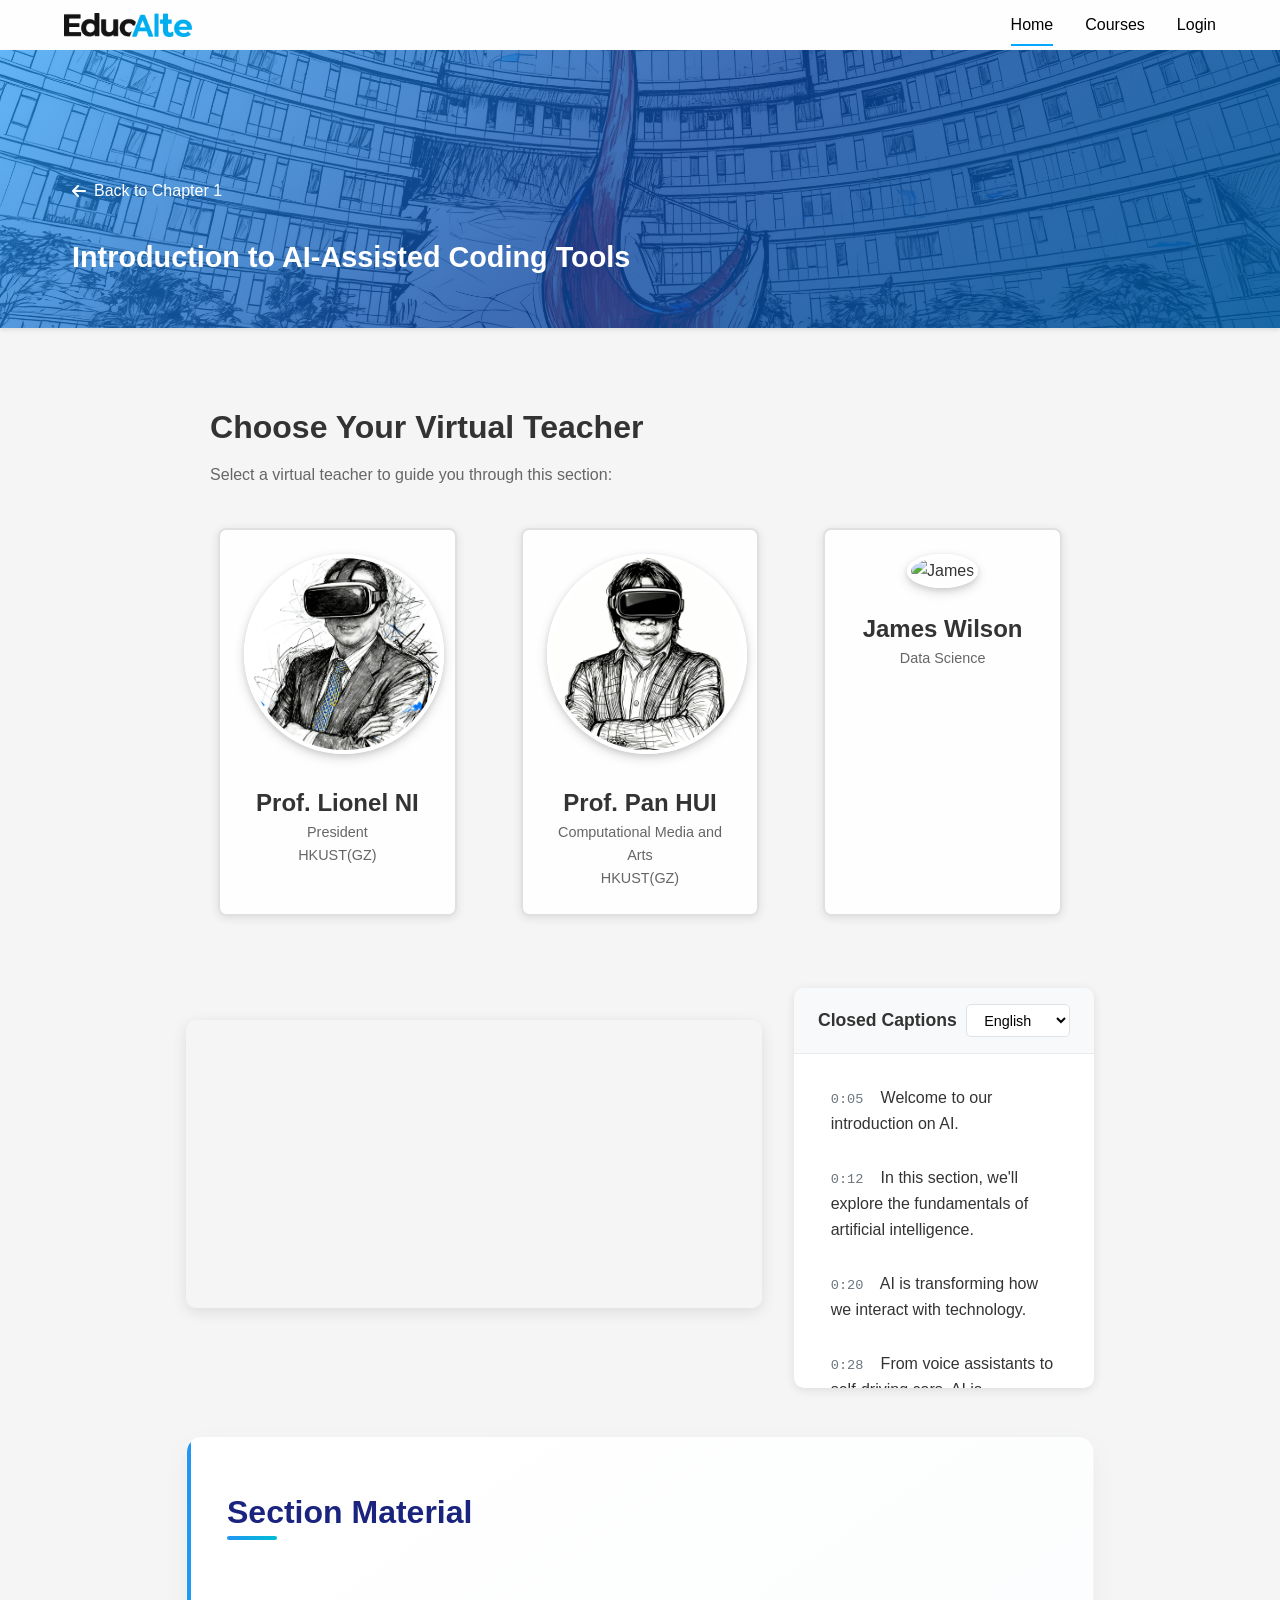
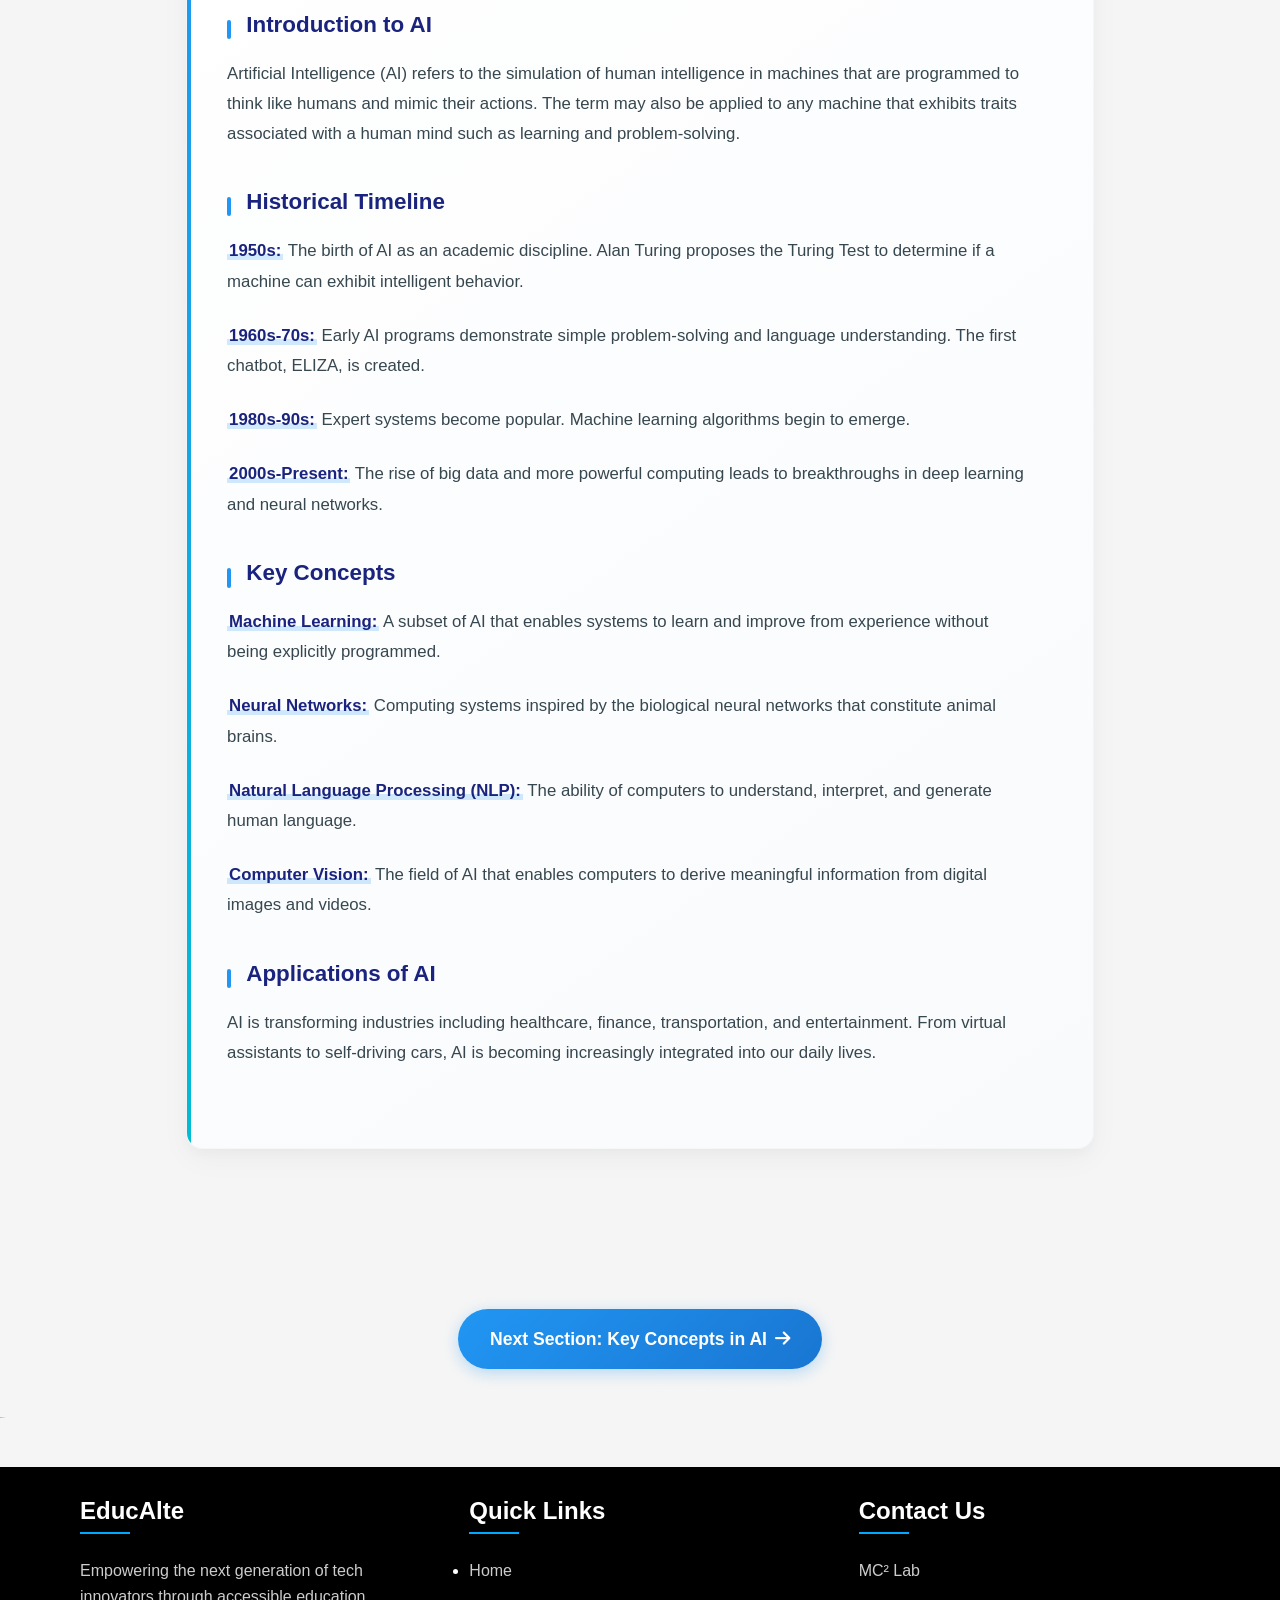
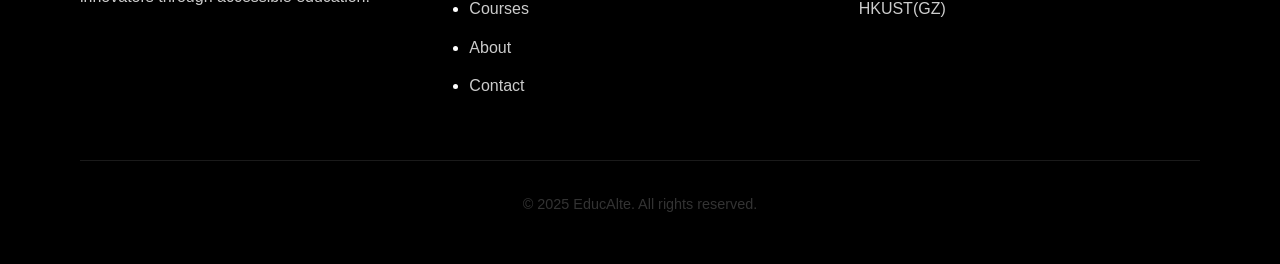
==== commit 1a8f1cef: "update" ====
--- a/ch01-sec01.html
+++ b/ch01-sec01.html
@@ -15,11 +15,13 @@
 <body>
     <header class="header">
         <nav class="navbar">
-            <div class="logo">Educ<span>Alte</span></div>
+            <div class="logo">
+                <img src="\assets\imgs\educalte.png" alt="EducAlte Logo" class="logo-img">
+            </div>
             <div class="nav-links">
                 <a href="index.html" class="active">Home</a>
                 <a href="index.html#courses">Courses</a>
-                <a href="https://accounts.google.com/o/oauth2/auth?response_type=code&client_id=YOUR_GOOGLE_CLIENT_ID&redirect_uri=YOUR_REDIRECT_URI&scope=email%20profile&access_type=offline" class="auth-link">Login</a>
+                <a href="index-login.html">Login</a>
             </div>
             <div class="hamburger">
                 <div class="line"></div>
@@ -43,20 +45,20 @@
             <p>Select a virtual teacher to guide you through this section:</p>
             
             <div class="teacher-options">
+                <div class="teacher-option" data-teacher="lionel-ni" data-hover-img="\assets\imgs\teacher\profLionelNi.jpg">
+                    <img src="\assets\imgs\teacher\profLionelNi_sketch.png" alt="Prof. Lionel NI">
+                    <h3>Prof. Lionel NI</h3>
+                    <p>President<br>HKUST(GZ)</p>
+                </div>
                 <div class="teacher-option" data-teacher="pan-hui" data-hover-img="\assets\imgs\teacher\profPanHui.jpg">
                     <img src="\assets\imgs\teacher\profPanHui_sketch.png" alt="Prof. Pan HUI">
                     <h3>Prof. Pan HUI</h3>
-                    <p>Computational Media and Arts, HKUST(GZ)</p>
-                </div>
-                <div class="teacher-option" data-teacher="maya">
-                    <img src="https://randomuser.me/api/portraits/women/44.jpg" alt="Maya">
-                    <h3>Maya Patel</h3>
-                    <p>Machine Learning Engineer</p>
+                    <p>Computational Media and Arts<br>HKUST(GZ)</p>
                 </div>
                 <div class="teacher-option" data-teacher="james">
                     <img src="https://randomuser.me/api/portraits/men/22.jpg" alt="James">
                     <h3>James Wilson</h3>
-                    <p>Data Science Professor</p>
+                    <p>Data Science</p>
                 </div>
             </div>
         </div>
@@ -133,7 +135,7 @@
     
     <!-- Next Section Button -->
     <div class="section-navigation">
-        <a href="ch01-sec02.html" class="next-section-btn">
+        <a href="ch01.html" class="next-section-btn">
             Next Section: Key Concepts in AI <i class="fas fa-arrow-right"></i>
         </a>
     </div>
--- a/css/style.css
+++ b/css/style.css
@@ -107,36 +107,88 @@
 
 /* Header & Navigation */
 .header {
-    position: fixed;
-    top: 0;
-    left: 0;
-    width: 100%;
-    z-index: 1000;
-    background-color: rgba(255, 255, 255, 0.8); /* 80% opacity */
+    width: 100%;
+    background-color: rgba(255, 255, 255, 0.95);
     box-shadow: 0 2px 10px rgba(0, 0, 0, 0.1);
     transition: background-color 0.3s ease;
+    margin-bottom: 0;
 }
 
 .header:hover {
-    background-color: rgba(255, 255, 255, 1); /* 100% opacity on hover */
+    background-color: rgba(255, 255, 255, 1);
 }
 
 .navbar {
     display: flex;
     justify-content: space-between;
     align-items: center;
-    padding: 1rem 5%;
+    padding: 0.3rem 5%;
     max-width: 1400px;
     margin: 0 auto;
+    height: 50px;
 }
 
 .logo {
+    display: flex;
+    align-items: center;
+    height: 50px; /* Match your navbar height */
+}
+
+.logo-img {
+    height: 24px; /* Slightly smaller to match reduced navbar */
+    width: auto;
+    object-fit: contain;
+    transition: all 0.3s ease;
+}
+
+/* Keep the text-based logo styles as fallback */
+.text-logo {
     font-size: 1.8rem;
     font-weight: 800;
     color: var(--primary);
 }
 
-.logo span {
+/* Profile picture in navigation */
+.profile-pic {
+    display: flex;
+    align-items: center;
+    margin-left: 1.5rem;
+    transition: transform 0.3s ease;
+}
+
+.profile-img {
+    width: 36px;
+    height: 36px;
+    border-radius: 50%;
+    object-fit: cover;
+    border: 2px solid var(--accent);
+    transition: all 0.3s ease;
+}
+
+.profile-pic:hover .profile-img {
+    transform: scale(1.1);
+    box-shadow: 0 2px 8px rgba(0, 0, 0, 0.2);
+}
+
+/* Adjust navigation links to align with profile picture */
+.nav-links {
+    display: flex;
+    align-items: center;
+    gap: 1.5rem;
+}
+
+.nav-links a:not(.profile-pic) {
+    color: var(--primary);
+    text-decoration: none;
+    font-weight: 500;
+    transition: color 0.3s ease;
+}
+
+.nav-links a:not(.profile-pic):hover {
+    color: var(--accent);
+}
+
+.text-logo span {
     color: var(--accent);
 }
 
@@ -220,6 +272,25 @@
     transform: translate(-50%, -50%) scale(1.05); /* Slight zoom on hover */
 }
 
+.video-background video {
+    position: absolute;
+    top: 50%;
+    left: 50%;
+    min-width: 100%;
+    min-height: 100%;
+    width: auto;
+    height: auto;
+    transform: translate(-50%, -50%);
+    object-fit: cover;
+    transition: all 0.5s ease-in-out;
+    filter: blur(5px); /* Add blur by default */
+}
+
+.hero:hover .video-background video {
+    transform: translate(-50%, -50%) scale(1.05);
+    filter: blur(0); /* Remove blur on hover */
+}
+
 .video-overlay {
     position: absolute;
     top: 0;
@@ -229,12 +300,10 @@
     background: rgba(0, 0, 0, 0.5);
     z-index: 2;
     transition: all 0.5s ease-in-out;
-    backdrop-filter: blur(0px); /* Start with no blur */
 }
 
 .hero:hover .video-overlay {
     background: rgba(0, 0, 0, 0.4);
-    backdrop-filter: blur(5px); /* Add blur on hover */
 }
 
 #video-overlay {
--- a/css/chapter.css
+++ b/css/chapter.css
@@ -4,7 +4,7 @@
     color: #ffffff;
     padding: 6rem 0 2rem;
     position: relative;
-    margin-top: 80px;
+    margin-top: 5px;
     box-shadow: 0 4px 6px rgba(0, 0, 0, 0.1);
     transition: all 0.6s cubic-bezier(0.25, 0.8, 0.25, 1);
     background-size: 200% 200%;
--- a/css/section.css
+++ b/css/section.css
@@ -30,14 +30,30 @@
     margin-right: 0.5rem;
 }
 
-/* Course title styles */
+/* Course header styles */
+.course-header {
+    background: linear-gradient(135deg, #2196F3 0%, #1976D2 100%);
+    padding: 0.5rem 0;
+    position: relative;
+    overflow: hidden;
+}
+
+.course-container {
+    max-width: 1200px;
+    margin: 0 auto;
+    padding: 0 2rem;
+    position: relative;
+}
+
 .course-title {
-    font-size: 2.5rem;
-    margin-bottom: 1rem;
+    font-size: 1.8rem;
+    margin: 0.3rem 0;
     font-weight: 700;
     color: #ffffff;
     padding: 0;
     border-bottom: none;
+    position: relative;
+    z-index: 1;
 }
 
 /* Video container with CC styles */
@@ -199,7 +215,7 @@
     color: #ffffff;
     padding: 3rem 0;
     position: relative;
-    margin-top: 60px;
+    margin-top: 0px;
     box-shadow: 0 2px 4px rgba(0, 0, 0, 0.1);
 }
 
@@ -262,13 +278,28 @@
 }
 
 .teacher-option img {
-    width: 160px;
-    height: 160px;
+    width: 200px;
+    height: 200px;
     border-radius: 50%;
     object-fit: cover;
+    object-position: center;
     margin-bottom: 1.2rem;
     border: 4px solid #fff;
     transition: all 0.3s ease;
+    image-rendering: -webkit-optimize-contrast;
+    image-rendering: crisp-edges;
+    -ms-interpolation-mode: nearest-neighbor;
+    backface-visibility: hidden;
+    transform: translateZ(0);
+    will-change: transform;
+    box-shadow: 0 4px 12px rgba(0, 0, 0, 0.15), 
+                0 2px 6px rgba(0, 0, 0, 0.1);
+}
+
+.teacher-option:hover img {
+    box-shadow: 0 8px 24px rgba(33, 150, 243, 0.3), 
+                0 4px 12px rgba(33, 150, 243, 0.2);
+    transform: translateZ(0) scale(1.02);
 }
 
 .teacher-option h3 {
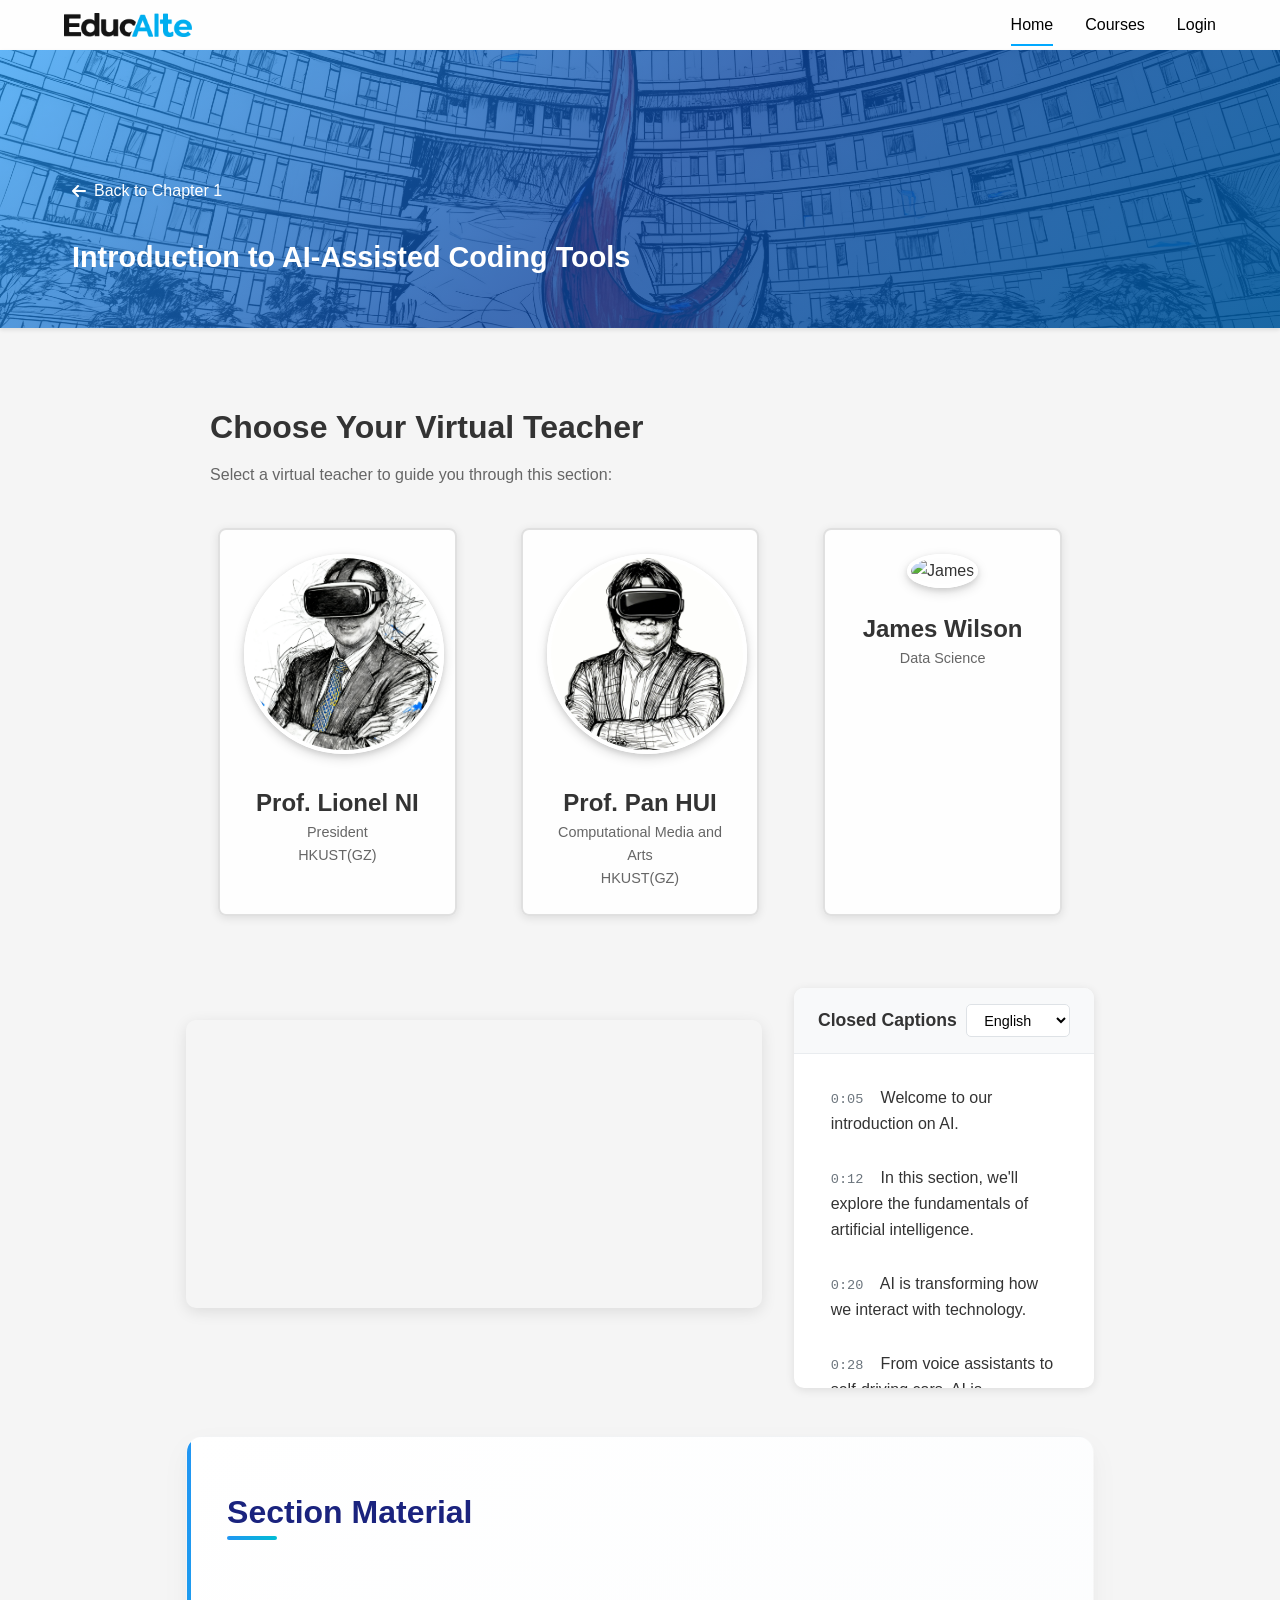
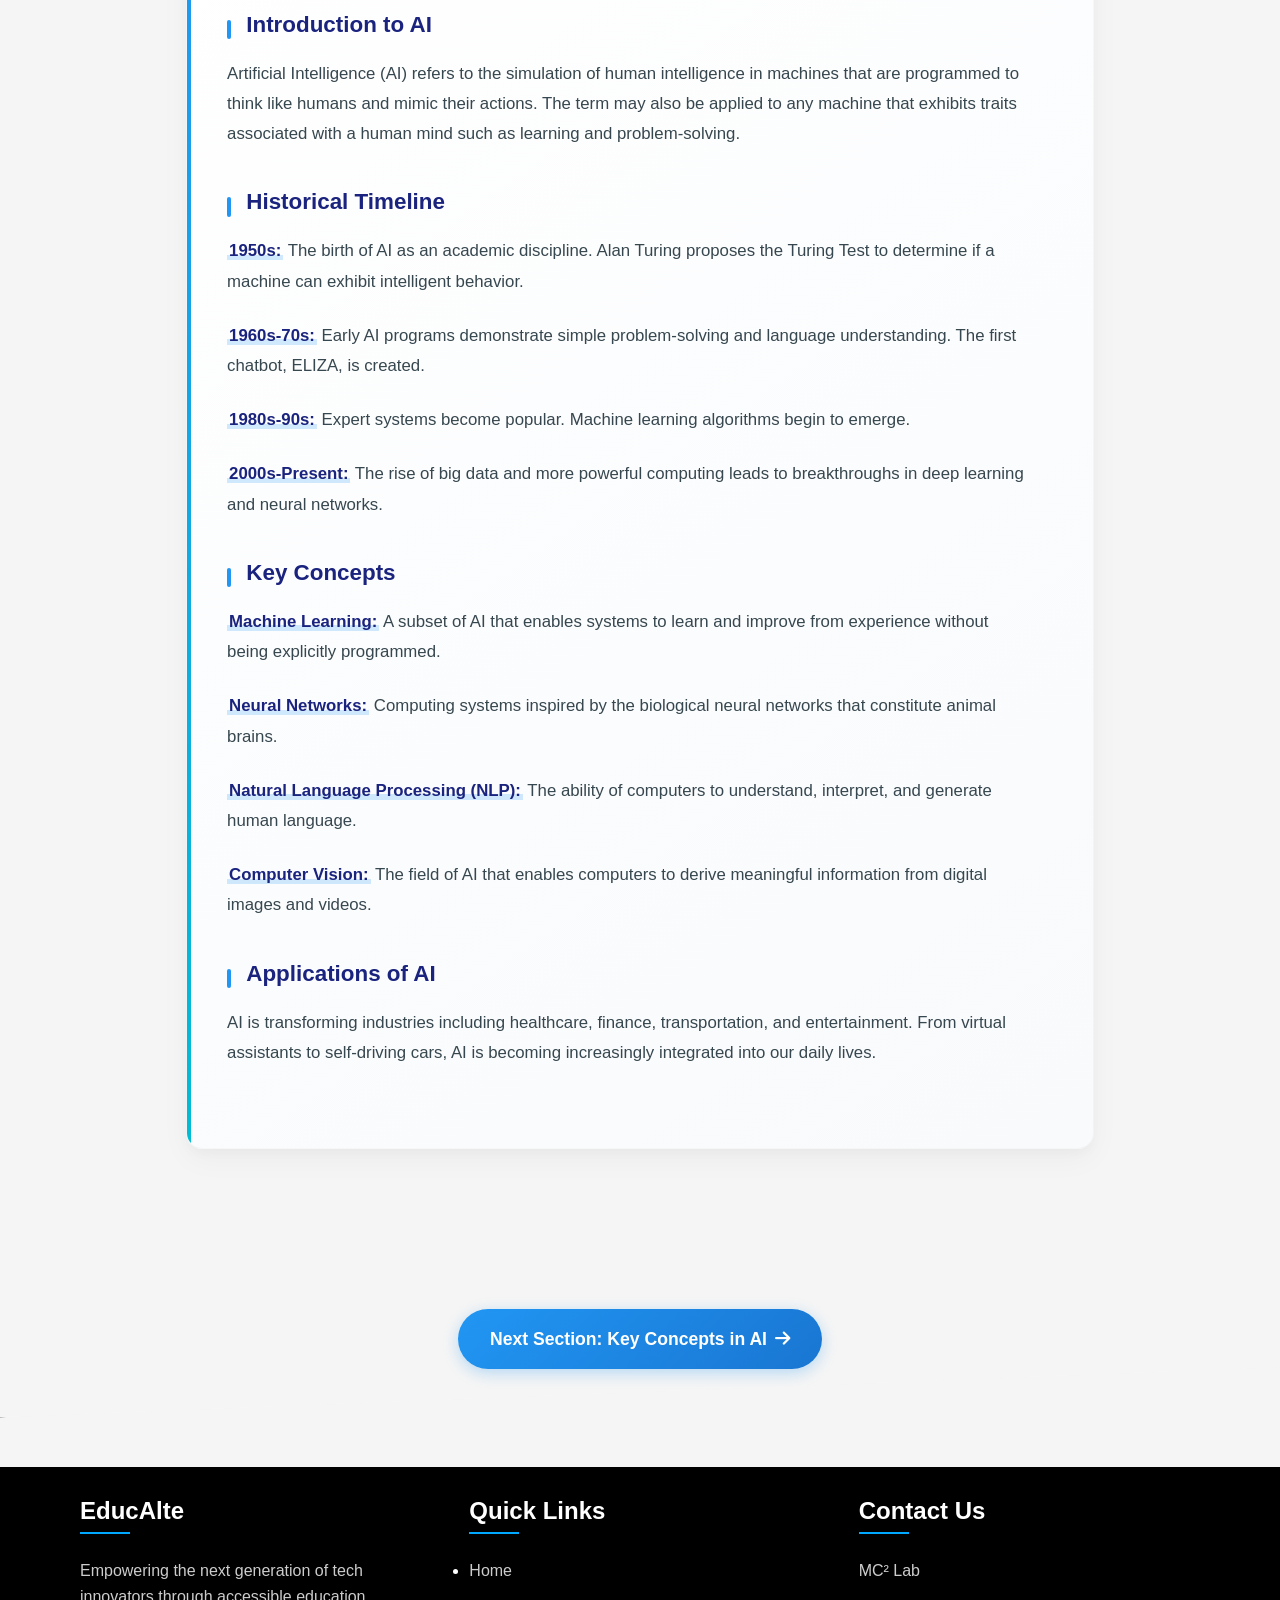
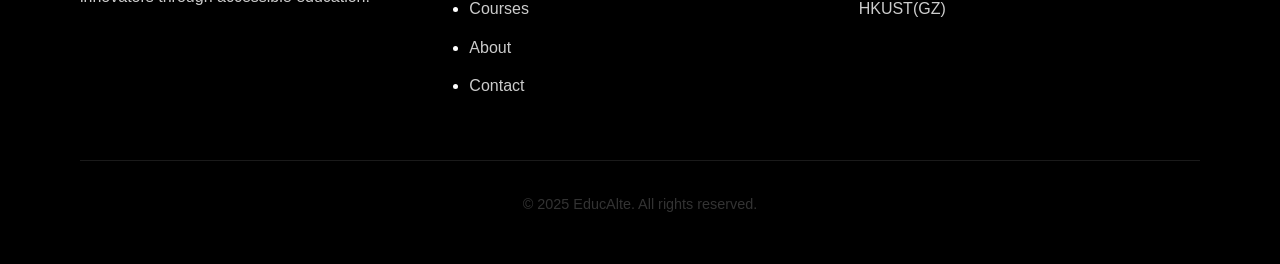
==== commit 099518ef: "path issue" ====
--- a/ch01-sec01.html
+++ b/ch01-sec01.html
@@ -80,9 +80,9 @@
                     <h3>Closed Captions</h3>
                     <select class="language-selector">
                         <option value="en">English</option>
+                        <option value="zh">中文</option>
                         <option value="es">Español</option>
                         <option value="fr">Français</option>
-                        <option value="zh">中文</option>
                     </select>
                 </div>
                 <div class="cc-content">
--- a/css/style.css
+++ b/css/style.css
@@ -533,6 +533,10 @@
 .feature:hover {
     transform: translateY(-5px);
     box-shadow: 0 10px 25px rgba(0, 0, 0, 0.1);
+}
+
+h2 span {
+    color: var(--accent);
 }
 
 .feature i {
